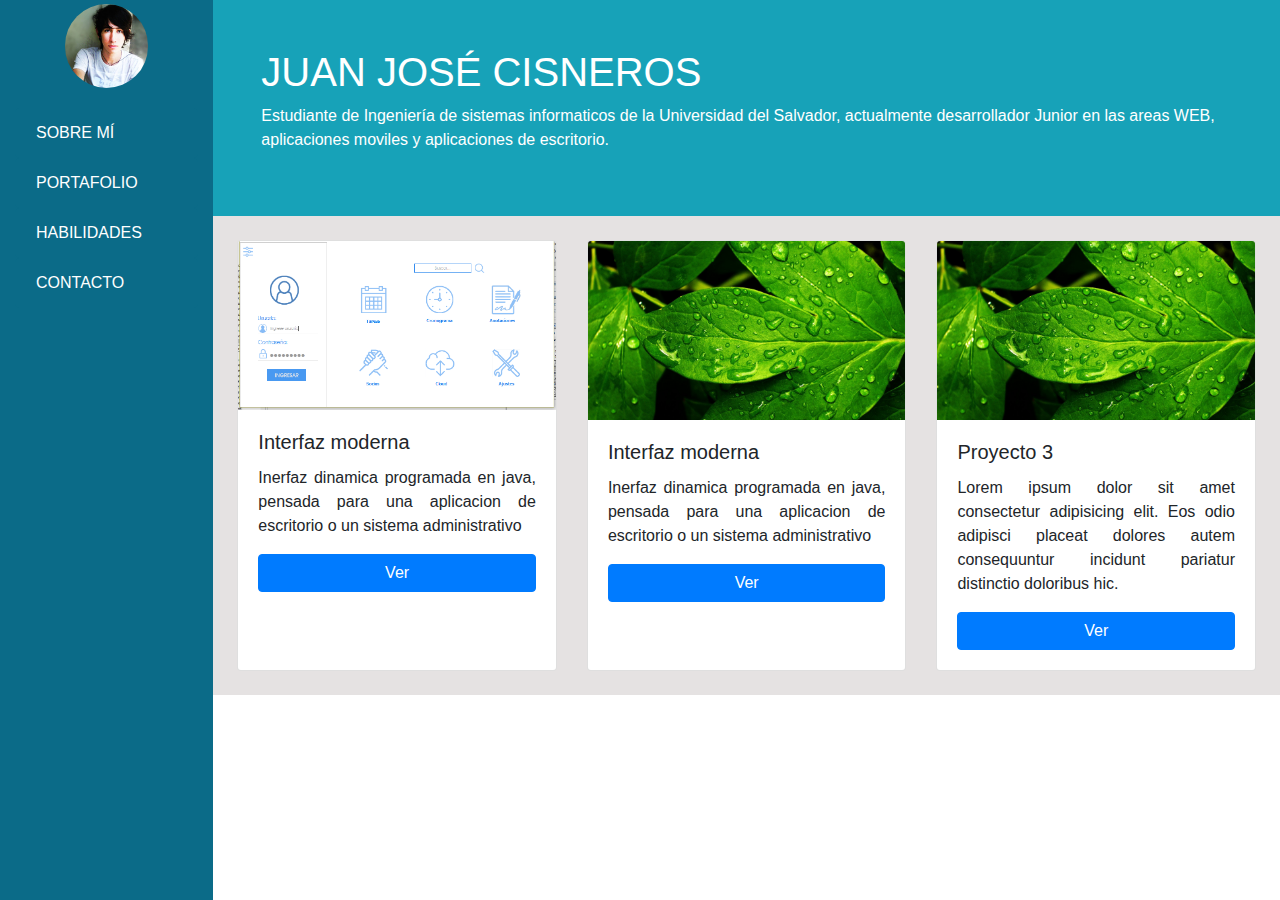
==== index.html @ e3c1c8ac "sidebar agregado" ====
<!DOCTYPE html>
<html lang="es">
<head>
    <meta charset="UTF-8">
    <meta name="viewport" content="width=device-width, initial-scale=1.0">
    <meta http-equiv="X-UA-Compatible" content="ie=edge">
    <!--    CSS BOOTSTRAP   -->
    <link rel="stylesheet" type="text/css" href="css/bootstrap.css">
    <!--    CUSTOM CSS  -->
    <link rel="stylesheet" type="text/css" href="mycss/mystyle.css">
    <title>Portafolio - Juan Jose Cisneros</title>
</head>
<body>


    <div class="container-fluid">
        <!--------------- PRESENTACION ------------------->
        <div class="row fluid">
            <div class="col-2   fixed-top  h-100 text-justify " style="background-color: rgb(11, 107, 136); color: white;" >
                <div class="col-6 mx-auto p-1">
                    <img class="img-fluid  rounded-circle  img-responsive" src="img/perfil_smoll.png" >
                </div>
                
                <!------ SIDEBAR -------->

                <div class="wraperr">

                    <nav id="sidebar" class="">
                        <div class="sidebar-header">
                           
                        </div>
            
                        <ul class="list-unstyled components">
                            <p></p>
                            <li class="active nav-item">
                                <a class="list-group-item list-group-item-action    nav-link custom-list-a"  href="#">
                                    SOBRE MÍ
                                </a>    
                            </li>
            
                            <li>
                                <a class="list-group-item list-group-item-action custom-list-a" href="#">
                                   PORTAFOLIO
                                </a>  
                            </li>
                            <li>
                                <a class="list-group-item list-group-item-action custom-list-a"  href="#">
                                    HABILIDADES
                                </a>  
                            </li>
                            <li>
                                <a class="list-group-item list-group-item-action custom-list-a"  href="#">
                                    CONTACTO                                        
                                </a>  
                            </li>
                            
                        </ul>
            
                        </nav>
            
                 </div>

                <!-- END SIDEBAR-->

            </div>
            
        </div>

        <!-----------------    HEADER   ---------------------------->
        
        <div class="row">
            <div class="col-2">
            </div>
            
            <header class="bg-info col-10 p-5 text-white">
                <h1>JUAN JOSÉ CISNEROS</h1>
                <p class="">
                    Estudiante de Ingeniería de sistemas informaticos de la Universidad del Salvador, 
                    actualmente desarrollador Junior en las areas WEB, aplicaciones moviles y aplicaciones 
                    de escritorio.
                </p>
            </header>
        </div>


        <!------------------ CONTENIDO --------------------->
        <div class="row">
            <div class="col-2"></div>
            <div class="col-10        p-4  mx-auto  text-justify " style="background-color:rgb(229, 226, 226);">
            
                <div class="card-deck">
                    <!-- Carta contenido 1-->
                    <div class="card" style="width:18rem;">
                        <img class="card-img-top" src="img/proyect1.png" alt="">
                        <div class="card-body">
                            <h5 class="card-title">Interfaz moderna</h5>
                            <p class="card-text">
                                Inerfaz dinamica programada en java, pensada para una 
                                aplicacion de escritorio o un sistema administrativo
                            </p>
                            <a href="" data-toggle="modal" data-target="#modalUno" class="btn btn-primary btn-block">Ver</a>
                        </div>
                    </div>
                    <!-- Carta contenido 2-->
                    <div class="card" style="width:18rem;">
                        <img class="card-img-top" src="img/wppr6.jpg" alt="">
                        <div class="card-body">
                            <h5 class="card-title">Interfaz moderna</h5>
                            <p class="card-text">
                                Inerfaz dinamica programada en java, pensada para una 
                                aplicacion de escritorio o un sistema administrativo
                            </p>
                            <a href="" data-toggle="modal" data-target="#modalUno" class="btn btn-primary btn-block">Ver</a>
                        </div>
                    </div>
                    <!-- Carta contenido 3-->
                    <div class="card" style="width:18rem;">
                        <img class="card-img-top" src="img/wppr6.jpg" alt="">
                        <div class="card-body">
                            <h5 class="card-title">Proyecto 3</h5>
                            <p class="card-text">
                                Lorem ipsum dolor sit amet consectetur adipisicing elit. 
                                Eos odio adipisci placeat dolores autem consequuntur incidunt pariatur distinctio doloribus hic.
                                 
                            </p>
                            <a href="" data-toggle="modal" data-target="#modalUno" class="btn btn-primary btn-block">Ver</a>
                        </div>
                    </div>
                </div>

            </div>

        </div>


    </div>


    <!---------------------      MODAL    -------------------->

    <div class="modal fade" id="modalUno">
        <div class="modal-dialog">
            <div class="modal-content">

                <!--header-->
                <div class="modal-header">
                    <h4 class="modal-title">Interfaz moderna</h4>
                    <button type="button" class="close" data-dismiss="modal">&times;</button>
                </div>
                <!--boody-->
                <div class="modal-body">
                    <img src="img/proyect1.png" class="img-fluid rounded">
                    <p class="text-justify">Interfaz gráfica desarrolada en JAVA con botones interactivos pensada para un sistema administrativo</p>
                </div>
                <!--footer-->
                <div class="modal-footer">
                    <button type="button" class="btn btn-danger" data-dismiss="modal">Cerrar</button>
                </div>

            </div>
        </div>
    </div>


<script src="js/jquery-3.3.1.slim.min.js"></script>
<script src="js/popper.min.js"></script>
<script src="js/bootstrap.min.js"></script>  
</body>
</html>
</html>
---- mycss/mystyle.css ----
HEAD
.custom-list-a{
    background-color: rgb(11, 107, 136);
     border-color: rgb(11, 107, 136);
     color: white;
     font-display: bold;
}

body{
    font-family: sans-serif;
}
.custom-list-a{
    background-color: rgb(11, 107, 136);
     border-color: rgb(11, 107, 136);
     color: white;
     font-display: bold;
}
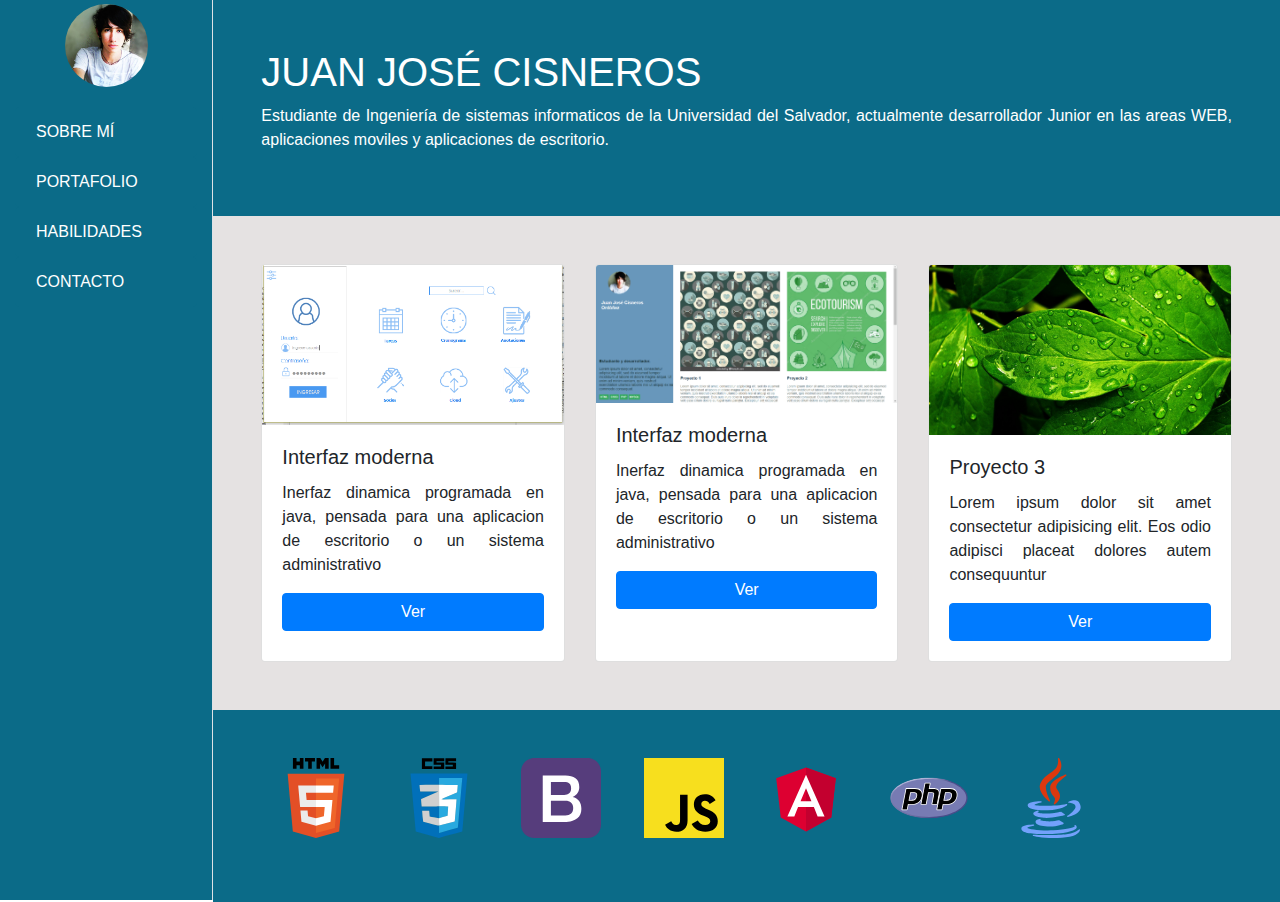
==== commit 339b528b: "seccion habilidades" ====
--- a/index.html
+++ b/index.html
@@ -16,7 +16,7 @@
     <div class="container-fluid">
         <!--------------- PRESENTACION ------------------->
         <div class="row fluid">
-            <div class="col-2   fixed-top  h-100 text-justify " style="background-color: rgb(11, 107, 136); color: white;" >
+            <div class="col-2   fixed-top border-right h-100 text-justify custom-color-info">
                 <div class="col-6 mx-auto p-1">
                     <img class="img-fluid  rounded-circle  img-responsive" src="img/perfil_smoll.png" >
                 </div>
@@ -60,7 +60,7 @@
             
                  </div>
 
-                <!-- END SIDEBAR-->
+                <!-- END SIDEBAR --->
 
             </div>
             
@@ -72,7 +72,7 @@
             <div class="col-2">
             </div>
             
-            <header class="bg-info col-10 p-5 text-white">
+            <header class="custom-color-info col-10 p-5 text-white text-justify">
                 <h1>JUAN JOSÉ CISNEROS</h1>
                 <p class="">
                     Estudiante de Ingeniería de sistemas informaticos de la Universidad del Salvador, 
@@ -84,9 +84,11 @@
 
 
         <!------------------ CONTENIDO --------------------->
+        
+        <!----  Seccion Portfolio   ----->
         <div class="row">
             <div class="col-2"></div>
-            <div class="col-10        p-4  mx-auto  text-justify " style="background-color:rgb(229, 226, 226);">
+            <div class="col-10        p-5  mx-auto  text-justify " style="background-color:rgb(229, 226, 226);">
             
                 <div class="card-deck">
                     <!-- Carta contenido 1-->
@@ -103,7 +105,7 @@
                     </div>
                     <!-- Carta contenido 2-->
                     <div class="card" style="width:18rem;">
-                        <img class="card-img-top" src="img/wppr6.jpg" alt="">
+                        <img class="card-img-top" src="img/proyec2.png" alt="">
                         <div class="card-body">
                             <h5 class="card-title">Interfaz moderna</h5>
                             <p class="card-text">
@@ -120,7 +122,7 @@
                             <h5 class="card-title">Proyecto 3</h5>
                             <p class="card-text">
                                 Lorem ipsum dolor sit amet consectetur adipisicing elit. 
-                                Eos odio adipisci placeat dolores autem consequuntur incidunt pariatur distinctio doloribus hic.
+                                Eos odio adipisci placeat dolores autem consequuntur
                                  
                             </p>
                             <a href="" data-toggle="modal" data-target="#modalUno" class="btn btn-primary btn-block">Ver</a>
@@ -130,6 +132,61 @@
 
             </div>
 
+        </div>
+
+        <!-----     Seccion Habilidades     ------>
+        <div class="row">
+            <div class="col-2"></div>
+
+            <div class="col-md-10 custom-color-info text-white p-5  list-inline">
+                
+                <ul class="list-inline">
+
+                    <li class="list-inline-item">
+                        <div class="col" >
+                            <img src="img/HTML5_logo.svg" class="" style="width: 80px; height: 80px;">
+                        </div>
+                    </li>
+
+                    <li class="list-inline-item">
+                        <div class="col" >
+                            <img src="img/CSS.3.svg" class="" style="width: 80px; height: 80px;">
+                        </div>
+                    </li>
+
+                    <li class="list-inline-item">
+                        <div class="col" >
+                            <img src="img/bootstrap-solid.svg" class="" style="width: 80px; height: 80px;">
+                        </div>
+                    </li>
+
+                    <li class="list-inline-item">
+                        <div class="col" >
+                            <img src="img/js_logo.svg" class="" style="width: 80px; height: 80px;">
+                        </div>
+                    </li>
+
+                    <li class="list-inline-item">
+                        <div class="col" >
+                            <img src="img/angular_logo.svg" class="" style="width: 80px; height: 80px;">
+                        </div>
+                    </li>
+                        
+                    <li class="list-inline-item">
+                        <div class="col" >
+                            <img src="img/PHP-logo.svg" class="" style="width: 80px; height: 80px;">
+                        </div>
+                    </li>
+                        
+                    <li class="list-inline-item">
+                        <div class="col" >
+                            <img src="img/java_logo.svg" class="" style="width: 80px; height: 80px;">
+                        </div>
+                    </li>
+                
+                </ul>
+                
+            </div>
         </div>
 
 
--- a/mycss/mystyle.css
+++ b/mycss/mystyle.css
@@ -14,4 +14,10 @@
      border-color: rgb(11, 107, 136);
      color: white;
      font-display: bold;
+}
+
+.custom-color-info{
+    background-color: rgb(11, 107, 136);
+     color: white;
+     
 }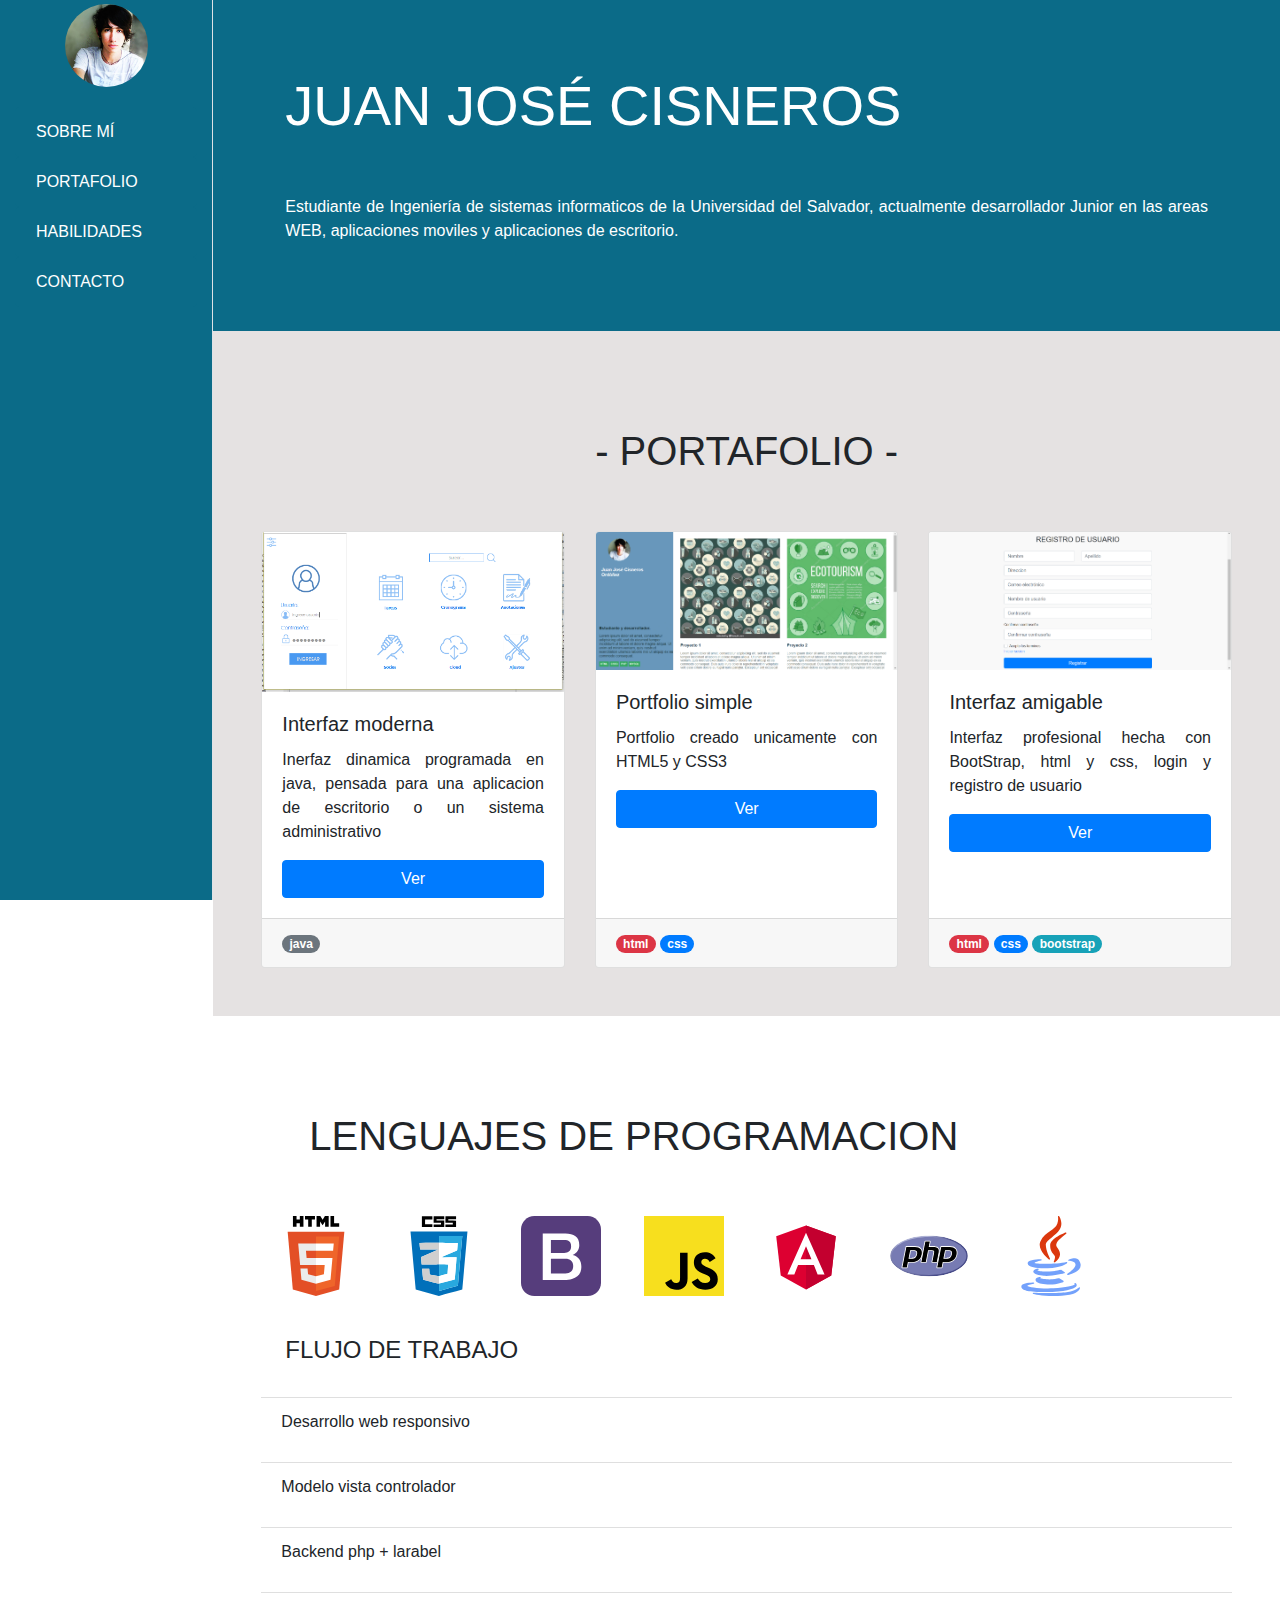
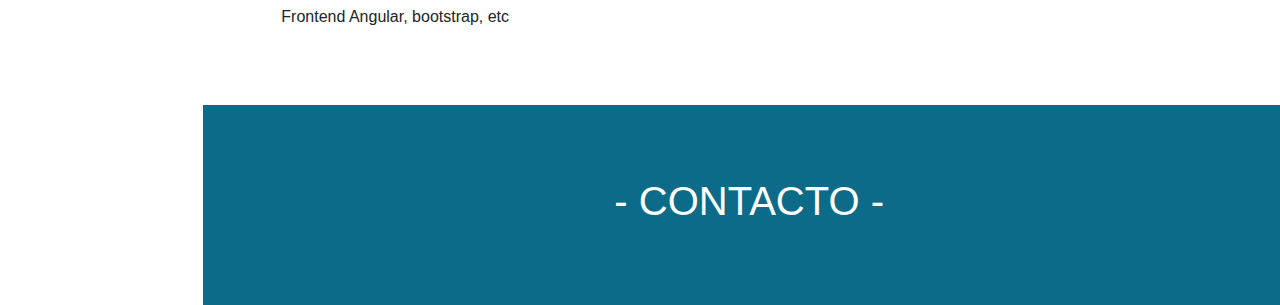
==== commit 11b71f38: "secciones mejoradas" ====
--- a/index.html
+++ b/index.html
@@ -73,8 +73,8 @@
             </div>
             
             <header class="custom-color-info col-10 p-5 text-white text-justify">
-                <h1>JUAN JOSÉ CISNEROS</h1>
-                <p class="">
+                <h1 class="display-4 p-4">JUAN JOSÉ CISNEROS</h1>
+                <p class="p-4">
                     Estudiante de Ingeniería de sistemas informaticos de la Universidad del Salvador, 
                     actualmente desarrollador Junior en las areas WEB, aplicaciones moviles y aplicaciones 
                     de escritorio.
@@ -89,9 +89,11 @@
         <div class="row">
             <div class="col-2"></div>
             <div class="col-10        p-5  mx-auto  text-justify " style="background-color:rgb(229, 226, 226);">
-            
+                
+                <h1 class="p-5 text-center">- PORTAFOLIO -</h1>
+                
                 <div class="card-deck">
-                    <!-- Carta contenido 1-->
+                    <!-- Tarjetas contenido 1-->
                     <div class="card" style="width:18rem;">
                         <img class="card-img-top" src="img/proyect1.png" alt="">
                         <div class="card-body">
@@ -102,30 +104,41 @@
                             </p>
                             <a href="" data-toggle="modal" data-target="#modalUno" class="btn btn-primary btn-block">Ver</a>
                         </div>
+                        
+                        <div class="card-footer ">
+                            <span class="badge badge-pill badge-secondary small">java</span>
+                        </div>
                     </div>
-                    <!-- Carta contenido 2-->
+                    <!-- Tarjetas contenido 2-->
                     <div class="card" style="width:18rem;">
                         <img class="card-img-top" src="img/proyec2.png" alt="">
                         <div class="card-body">
-                            <h5 class="card-title">Interfaz moderna</h5>
+                            <h5 class="card-title">Portfolio simple</h5>
                             <p class="card-text">
-                                Inerfaz dinamica programada en java, pensada para una 
-                                aplicacion de escritorio o un sistema administrativo
+                                Portfolio creado unicamente con HTML5 y CSS3 
                             </p>
                             <a href="" data-toggle="modal" data-target="#modalUno" class="btn btn-primary btn-block">Ver</a>
                         </div>
+                        <div class="card-footer ">
+                            <span class="badge badge-pill badge-danger small">html</span>
+                            <span class="badge badge-pill badge-primary small">css</span>
+                        </div>
                     </div>
-                    <!-- Carta contenido 3-->
+                    <!-- Tarjetas contenido 3-->
                     <div class="card" style="width:18rem;">
-                        <img class="card-img-top" src="img/wppr6.jpg" alt="">
+                        <img class="card-img-top" src="img/register_user.png" alt="">
                         <div class="card-body">
-                            <h5 class="card-title">Proyecto 3</h5>
+                            <h5 class="card-title">Interfaz amigable</h5>
                             <p class="card-text">
-                                Lorem ipsum dolor sit amet consectetur adipisicing elit. 
-                                Eos odio adipisci placeat dolores autem consequuntur
-                                 
+                                Interfaz profesional hecha con BootStrap, html y css, login y registro
+                                de usuario
                             </p>
                             <a href="" data-toggle="modal" data-target="#modalUno" class="btn btn-primary btn-block">Ver</a>
+                        </div>
+                        <div class="card-footer ">
+                            <span class="badge badge-pill badge-danger small">html</span>
+                            <span class="badge badge-pill badge-primary small">css</span>
+                            <span class="badge badge-pill badge-info small">bootstrap</span>
                         </div>
                     </div>
                 </div>
@@ -138,8 +151,8 @@
         <div class="row">
             <div class="col-2"></div>
 
-            <div class="col-md-10 custom-color-info text-white p-5  list-inline">
-                
+            <div class="col-md-10 custom-bg p-5  list-inline">
+                <h1 class="p-5">LENGUAJES DE PROGRAMACION</h1>
                 <ul class="list-inline">
 
                     <li class="list-inline-item">
@@ -185,12 +198,43 @@
                     </li>
                 
                 </ul>
+
+                <h4 class="p-4">FLUJO DE TRABAJO</h4>
+                <ul class="list-group list-group list-group-flush">
+                    <li class="list-group-item ">
+                        <p> Desarrollo web responsivo</p>
+                    </li>
+                    <li class="list-group-item">
+                        <p> Modelo vista controlador</p>
+                    </li>
+                    <li class="list-group-item">
+                        <p>Backend php + larabel</p>
+                    </li>
+                    <li class="list-group-item">
+                        <p>Frontend Angular, bootstrap, etc</p>
+                    </li>
+                    
+                </ul>
                 
             </div>
         </div>
 
 
     </div>
+
+
+    <!----------    FOOTER   contact   ----------------->
+    
+    <div class="row">
+        <div class="col-2"></div>
+
+        <div class="col-md-10 custom-color-info p-4">
+                <h1 class="p-5 text-center">- CONTACTO -</h1>
+
+        </div>
+
+    </div>
+
 
 
     <!---------------------      MODAL    -------------------->
--- a/mycss/mystyle.css
+++ b/mycss/mystyle.css
@@ -1,4 +1,4 @@
-HEAD
+
 .custom-list-a{
     background-color: rgb(11, 107, 136);
      border-color: rgb(11, 107, 136);
@@ -7,17 +7,23 @@
 }
 
 body{
-    font-family: sans-serif;
+    
+    font-family: url('https://fonts.googleapis.com/css?family=Quicksand');
 }
 .custom-list-a{
     background-color: rgb(11, 107, 136);
      border-color: rgb(11, 107, 136);
      color: white;
-     font-display: bold;
+     
 }
 
 .custom-color-info{
     background-color: rgb(11, 107, 136);
      color: white;
      
+}
+
+.custom-bg{
+    background-color: white;
+     
 }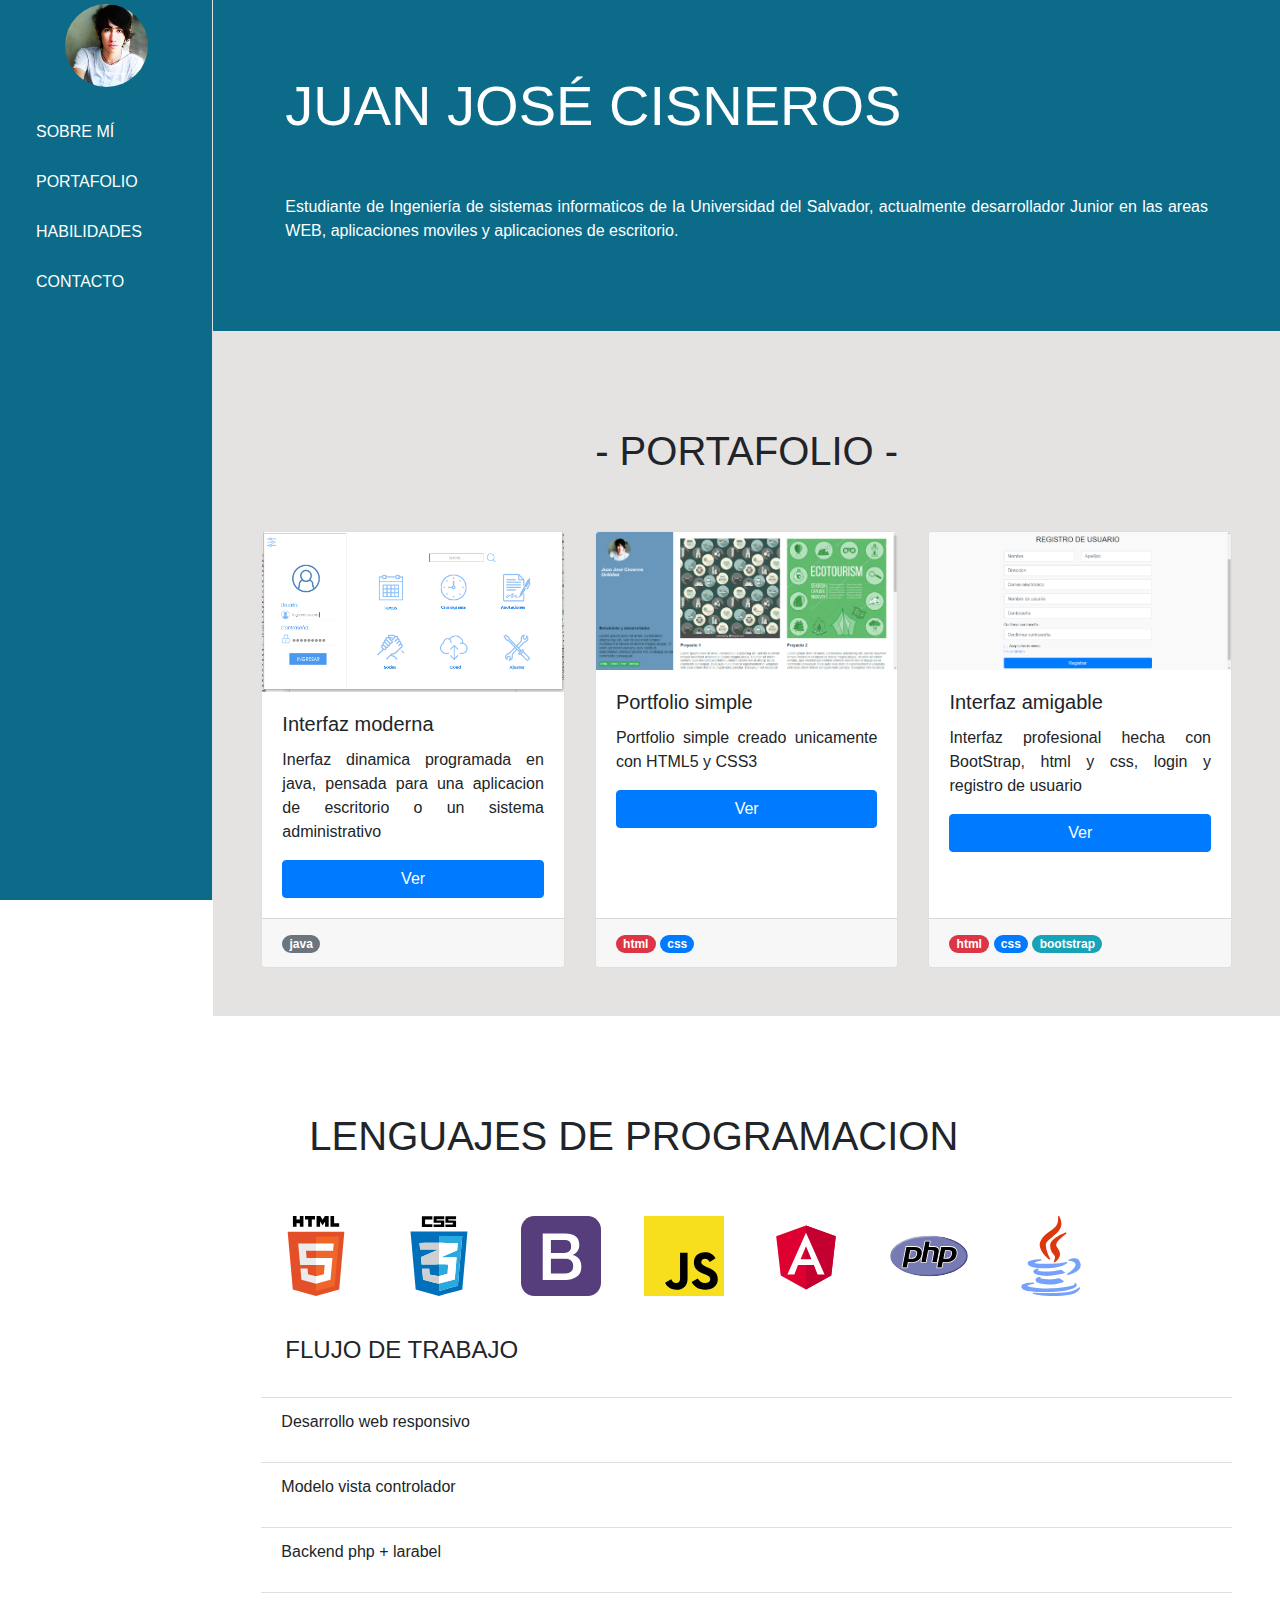
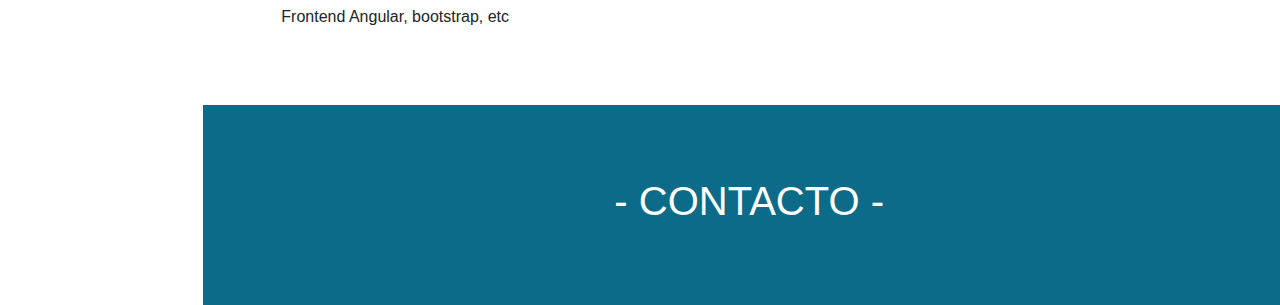
==== commit c35b2db1: "tarjetas modificadas" ====
--- a/index.html
+++ b/index.html
@@ -115,9 +115,9 @@
                         <div class="card-body">
                             <h5 class="card-title">Portfolio simple</h5>
                             <p class="card-text">
-                                Portfolio creado unicamente con HTML5 y CSS3 
+                                Portfolio simple creado unicamente con HTML5 y CSS3 
                             </p>
-                            <a href="" data-toggle="modal" data-target="#modalUno" class="btn btn-primary btn-block">Ver</a>
+                            <a href="" data-toggle="modal" data-target="#modalDos" class="btn btn-primary btn-block">Ver</a>
                         </div>
                         <div class="card-footer ">
                             <span class="badge badge-pill badge-danger small">html</span>
@@ -133,7 +133,7 @@
                                 Interfaz profesional hecha con BootStrap, html y css, login y registro
                                 de usuario
                             </p>
-                            <a href="" data-toggle="modal" data-target="#modalUno" class="btn btn-primary btn-block">Ver</a>
+                            <a href="" data-toggle="modal" data-target="#modalTres" class="btn btn-primary btn-block">Ver</a>
                         </div>
                         <div class="card-footer ">
                             <span class="badge badge-pill badge-danger small">html</span>
@@ -260,6 +260,71 @@
 
             </div>
         </div>
+    </div>
+
+    <div class="modal fade" id="modalTres">
+            <div class="modal-dialog">
+                <div class="modal-content">
+    
+                    <!--header-->
+                    <div class="modal-header">
+                        <h4 class="modal-title">Portafolio simple</h4>
+                        <button type="button" class="close" data-dismiss="modal">&times;</button>
+                    </div>
+                    <!--boody-->
+                    
+                    <div id="demo" class="carousel slide" data-ride="carousel">
+
+                           
+                            <!------  IMAGENES  ------->
+                            <div class="carousel-inner">
+        
+                                <div class="carousel-item active">
+                                        <img src="img/login_user.png" class="img-fluid">
+                                    <div class="carousel-caption">
+                                        
+                                    </div>
+                                </div>
+                                <div class="carousel-item">
+                                    <img src="img/register_user.png" class="img-fluid">
+                                    
+                                </div>        
+                            </div>
+        
+        
+                            <!------  CONTROLES  ------->
+                            <a href="#demo" class="carousel-control-prev" data-slide="prev"> <span class="carousel-control-prev-icon"></span></a>
+                            <a href="#demo" class="carousel-control-next" data-slide="next"> <span class="carousel-control-next-icon"></span></a>
+                    </div>
+
+                    <!--footer-->
+                    <div class="modal-footer">
+                        <button type="button" class="btn btn-danger" data-dismiss="modal">Cerrar</button>
+                    </div>
+                </div>
+            </div>
+    </div>
+
+    <div class="modal fade" id="modalDos">
+            <div class="modal-dialog">
+                <div class="modal-content">
+    
+                    <!--header-->
+                    <div class="modal-header">
+                        <h4 class="modal-title">Portafolio amigable</h4>
+                        <button type="button" class="close" data-dismiss="modal">&times;</button>
+                    </div>
+                    <!--boody-->
+                    <div class="modal-body">
+                        <img src="img/proyec2.png" class="img-fluid rounded">
+                        <p class="text-justify">Portfolio creado unicamente con HTML5 y CSS3 </p>
+                    </div>
+                    <!--footer-->
+                    <div class="modal-footer">
+                        <button type="button" class="btn btn-danger" data-dismiss="modal">Cerrar</button>
+                    </div>
+                </div>
+            </div>
     </div>
 
 
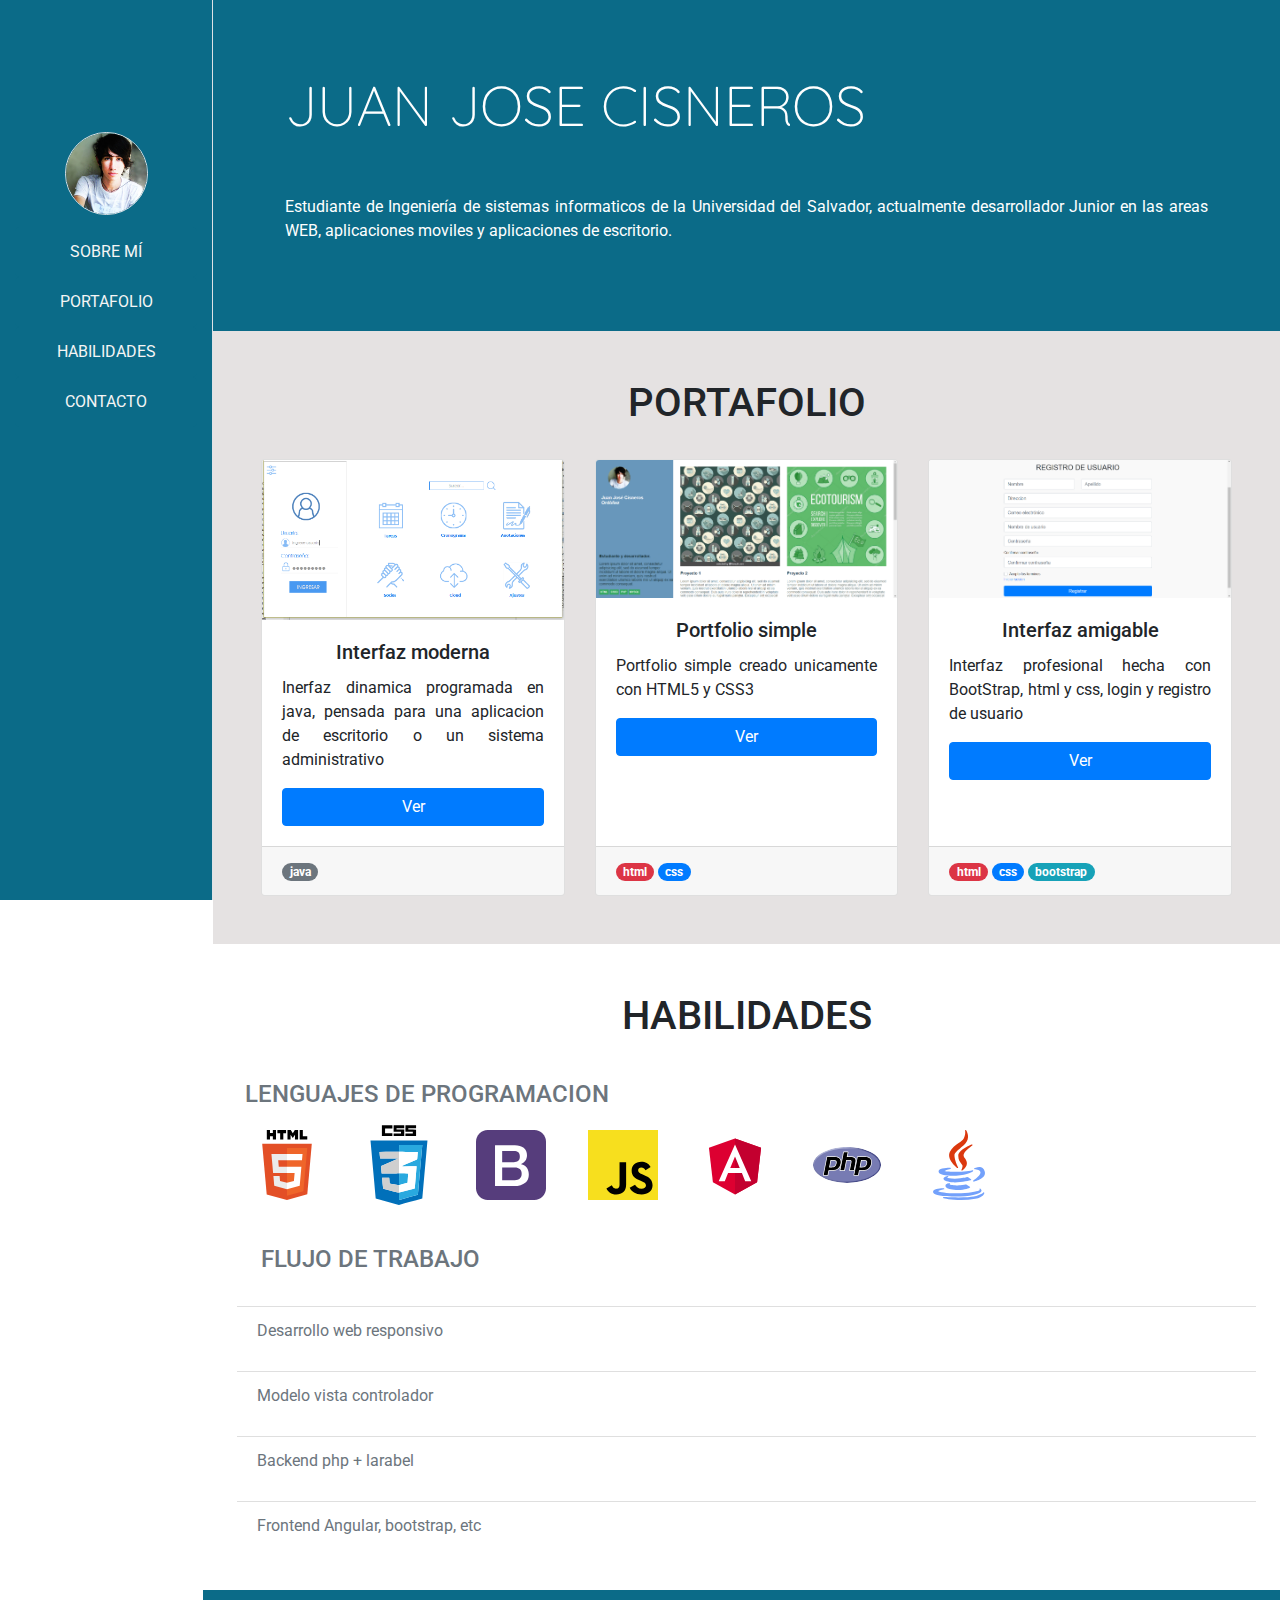
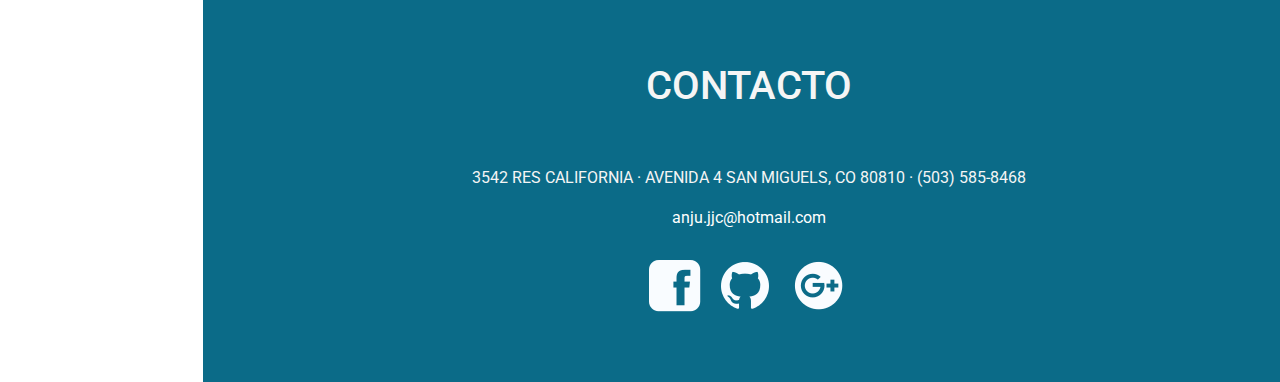
==== commit 378feff3: "footer agregado" ====
--- a/index.html
+++ b/index.html
@@ -8,6 +8,10 @@
     <link rel="stylesheet" type="text/css" href="css/bootstrap.css">
     <!--    CUSTOM CSS  -->
     <link rel="stylesheet" type="text/css" href="mycss/mystyle.css">
+    <!--GOOGLE FONTS-->
+    <link href="https://fonts.googleapis.com/css?family=Roboto" rel="stylesheet">
+    <link href="https://fonts.googleapis.com/css?family=Quicksand" rel="stylesheet">
+    
     <title>Portafolio - Juan Jose Cisneros</title>
 </head>
 <body>
@@ -15,41 +19,40 @@
 
     <div class="container-fluid">
         <!--------------- PRESENTACION ------------------->
-        <div class="row fluid">
-            <div class="col-2   fixed-top border-right h-100 text-justify custom-color-info">
+        <div class="row ">
+            <div class="col-2   fixed-top  h-100 text-justify custom-color-info text-center p-top border-right" >
                 <div class="col-6 mx-auto p-1">
-                    <img class="img-fluid  rounded-circle  img-responsive" src="img/perfil_smoll.png" >
+                    <img class="img-fluid  rounded-circle border img-responsive justify-content-center" src="img/perfil_smoll.png" style="border-color: brown" >
                 </div>
                 
                 <!------ SIDEBAR -------->
 
-                <div class="wraperr">
+                <div class="wraperr pt-2">
 
                     <nav id="sidebar" class="">
                         <div class="sidebar-header">
                            
                         </div>
             
-                        <ul class="list-unstyled components">
-                            <p></p>
-                            <li class="active nav-item">
-                                <a class="list-group-item list-group-item-action    nav-link custom-list-a"  href="#">
+                        <ul class="list-unstyled components ">
+                            
+                            <li class=" nav-item">
+                                <a class="list-group-item list-group-item-action     nav-link custom-list-a"  href="#">
                                     SOBRE MÍ
                                 </a>    
                             </li>
-            
                             <li>
-                                <a class="list-group-item list-group-item-action custom-list-a" href="#">
+                                <a class="list-group-item list-group-item-action custom-list-a" href="#portfolio">
                                    PORTAFOLIO
                                 </a>  
                             </li>
                             <li>
-                                <a class="list-group-item list-group-item-action custom-list-a"  href="#">
+                                <a class="list-group-item list-group-item-action custom-list-a  js-scroll-trigger"  href="#skils">
                                     HABILIDADES
                                 </a>  
                             </li>
                             <li>
-                                <a class="list-group-item list-group-item-action custom-list-a"  href="#">
+                                <a class="list-group-item list-group-item-action custom-list-a"  href="#contact">
                                     CONTACTO                                        
                                 </a>  
                             </li>
@@ -73,7 +76,7 @@
             </div>
             
             <header class="custom-color-info col-10 p-5 text-white text-justify">
-                <h1 class="display-4 p-4">JUAN JOSÉ CISNEROS</h1>
+                <h1 class="display-4 p-4 me">JUAN JOSE CISNEROS</h1>
                 <p class="p-4">
                     Estudiante de Ingeniería de sistemas informaticos de la Universidad del Salvador, 
                     actualmente desarrollador Junior en las areas WEB, aplicaciones moviles y aplicaciones 
@@ -88,16 +91,16 @@
         <!----  Seccion Portfolio   ----->
         <div class="row">
             <div class="col-2"></div>
-            <div class="col-10        p-5  mx-auto  text-justify " style="background-color:rgb(229, 226, 226);">
-                
-                <h1 class="p-5 text-center">- PORTAFOLIO -</h1>
+            <section class="col-10        pl-5 pr-5 pb-5 pt-4 mx-auto  text-justify " style="background-color:rgb(229, 226, 226);" id="portfolio">
+                
+                <h1 class="p-4 text-center"> PORTAFOLIO </h1>
                 
                 <div class="card-deck">
                     <!-- Tarjetas contenido 1-->
                     <div class="card" style="width:18rem;">
                         <img class="card-img-top" src="img/proyect1.png" alt="">
                         <div class="card-body">
-                            <h5 class="card-title">Interfaz moderna</h5>
+                            <h5 class="card-title text-center">Interfaz moderna</h5>
                             <p class="card-text">
                                 Inerfaz dinamica programada en java, pensada para una 
                                 aplicacion de escritorio o un sistema administrativo
@@ -113,7 +116,7 @@
                     <div class="card" style="width:18rem;">
                         <img class="card-img-top" src="img/proyec2.png" alt="">
                         <div class="card-body">
-                            <h5 class="card-title">Portfolio simple</h5>
+                            <h5 class="card-title text-center">Portfolio simple</h5>
                             <p class="card-text">
                                 Portfolio simple creado unicamente con HTML5 y CSS3 
                             </p>
@@ -128,7 +131,7 @@
                     <div class="card" style="width:18rem;">
                         <img class="card-img-top" src="img/register_user.png" alt="">
                         <div class="card-body">
-                            <h5 class="card-title">Interfaz amigable</h5>
+                            <h5 class="card-title text-center">Interfaz amigable</h5>
                             <p class="card-text">
                                 Interfaz profesional hecha con BootStrap, html y css, login y registro
                                 de usuario
@@ -143,7 +146,7 @@
                     </div>
                 </div>
 
-            </div>
+            </section>
 
         </div>
 
@@ -151,56 +154,57 @@
         <div class="row">
             <div class="col-2"></div>
 
-            <div class="col-md-10 custom-bg p-5  list-inline">
-                <h1 class="p-5">LENGUAJES DE PROGRAMACION</h1>
+            <section class="col-md-10 custom-bg p-4  list-inline" id="skils">
+                <h1 class="text-center p-4">HABILIDADES</h1>
+                <h4 class="p-2 text-muted">LENGUAJES DE PROGRAMACION</h4>
                 <ul class="list-inline">
 
                     <li class="list-inline-item">
                         <div class="col" >
-                            <img src="img/HTML5_logo.svg" class="" style="width: 80px; height: 80px;">
-                        </div>
-                    </li>
-
-                    <li class="list-inline-item">
-                        <div class="col" >
-                            <img src="img/CSS.3.svg" class="" style="width: 80px; height: 80px;">
-                        </div>
-                    </li>
-
-                    <li class="list-inline-item">
-                        <div class="col" >
-                            <img src="img/bootstrap-solid.svg" class="" style="width: 80px; height: 80px;">
-                        </div>
-                    </li>
-
-                    <li class="list-inline-item">
-                        <div class="col" >
-                            <img src="img/js_logo.svg" class="" style="width: 80px; height: 80px;">
-                        </div>
-                    </li>
-
-                    <li class="list-inline-item">
-                        <div class="col" >
-                            <img src="img/angular_logo.svg" class="" style="width: 80px; height: 80px;">
+                            <img src="img/HTML5_logo.svg" class="" style="width: 70px; height: 80px;">
+                        </div>
+                    </li>
+
+                    <li class="list-inline-item">
+                        <div class="col" >
+                            <img src="img/CSS.3.svg" class="" style="width: 70px; height: 80px;">
+                        </div>
+                    </li>
+
+                    <li class="list-inline-item">
+                        <div class="col" >
+                            <img src="img/bootstrap-solid.svg" class="" style="width: 70px; height: 80px;">
+                        </div>
+                    </li>
+
+                    <li class="list-inline-item">
+                        <div class="col" >
+                            <img src="img/js_logo.svg" class="" style="width: 70px; height: 80px;">
+                        </div>
+                    </li>
+
+                    <li class="list-inline-item">
+                        <div class="col" >
+                            <img src="img/angular_logo.svg" class="" style="width: 70px; height: 80px;">
                         </div>
                     </li>
                         
                     <li class="list-inline-item">
                         <div class="col" >
-                            <img src="img/PHP-logo.svg" class="" style="width: 80px; height: 80px;">
+                            <img src="img/PHP-logo.svg" class="" style="width: 70px; height: 80px;">
                         </div>
                     </li>
                         
                     <li class="list-inline-item">
                         <div class="col" >
-                            <img src="img/java_logo.svg" class="" style="width: 80px; height: 80px;">
+                            <img src="img/java_logo.svg" class="" style="width: 70px; height: 80px;">
                         </div>
                     </li>
                 
                 </ul>
 
-                <h4 class="p-4">FLUJO DE TRABAJO</h4>
-                <ul class="list-group list-group list-group-flush">
+                <h4 class="p-4 text-muted">FLUJO DE TRABAJO</h4>
+                <ul class="list-group list-group list-group-flush text-muted">
                     <li class="list-group-item ">
                         <p> Desarrollo web responsivo</p>
                     </li>
@@ -216,7 +220,7 @@
                     
                 </ul>
                 
-            </div>
+            </section>
         </div>
 
 
@@ -228,14 +232,27 @@
     <div class="row">
         <div class="col-2"></div>
 
-        <div class="col-md-10 custom-color-info p-4">
-                <h1 class="p-5 text-center">- CONTACTO -</h1>
-
-        </div>
-
-    </div>
-
-
+        <footer class="col-md-10 custom-color-info p-4 text-center" id="contact">
+                <h1 class="p-5 text-center"> CONTACTO </h1>
+                <p class="large">3542 RES CALIFORNIA · AVENIDA 4  SAN MIGUELS, CO 80810 · (503) 585-8468</p>
+                <a href="#contact" class="text-white">anju.jjc@hotmail.com</a>
+
+                <ul class="p-4 list-inline">
+                    <li class=" list-inline-item">
+                        <a href="https://facebook.com" target="_blank"><img src="img/fb_icon-md.png"></a>
+                    </li>
+                    <li class=" list-inline-item">
+                        <a href="https://github.com/" target="_blank"><img src="img/gh-Icon-md.png" alt=""></a>
+                    </li>
+                    <li class=" list-inline-item">
+                        <a href="https://aboutme.google.com/u/1/?referer=gplus&pageId=none" target="_blank">
+                            <img src="img/gp_icon_md.png" alt="">
+                        </a>
+                    </li>
+                </ul>
+        </footer>
+    
+    </div>
 
     <!---------------------      MODAL    -------------------->
 
@@ -268,7 +285,7 @@
     
                     <!--header-->
                     <div class="modal-header">
-                        <h4 class="modal-title">Portafolio simple</h4>
+                        <h4 class="modal-title">Interfaz amigable</h4>
                         <button type="button" class="close" data-dismiss="modal">&times;</button>
                     </div>
                     <!--boody-->
--- a/mycss/mystyle.css
+++ b/mycss/mystyle.css
@@ -2,28 +2,30 @@
 .custom-list-a{
     background-color: rgb(11, 107, 136);
      border-color: rgb(11, 107, 136);
-     color: white;
-     font-display: bold;
+     color: whitesmoke;
+     
+     
 }
 
 body{
     
-    font-family: url('https://fonts.googleapis.com/css?family=Quicksand');
-}
-.custom-list-a{
-    background-color: rgb(11, 107, 136);
-     border-color: rgb(11, 107, 136);
-     color: white;
-     
+    font-family: 'Roboto', sans-serif;
 }
 
 .custom-color-info{
     background-color: rgb(11, 107, 136);
-     color: white;
+     color: whitesmoke;
      
 }
 
 .custom-bg{
     background-color: white;
      
+}
+
+.p-top{
+    padding-top: 10%;
+}
+.me{
+    font-family: 'Quicksand', sans-serif;
 }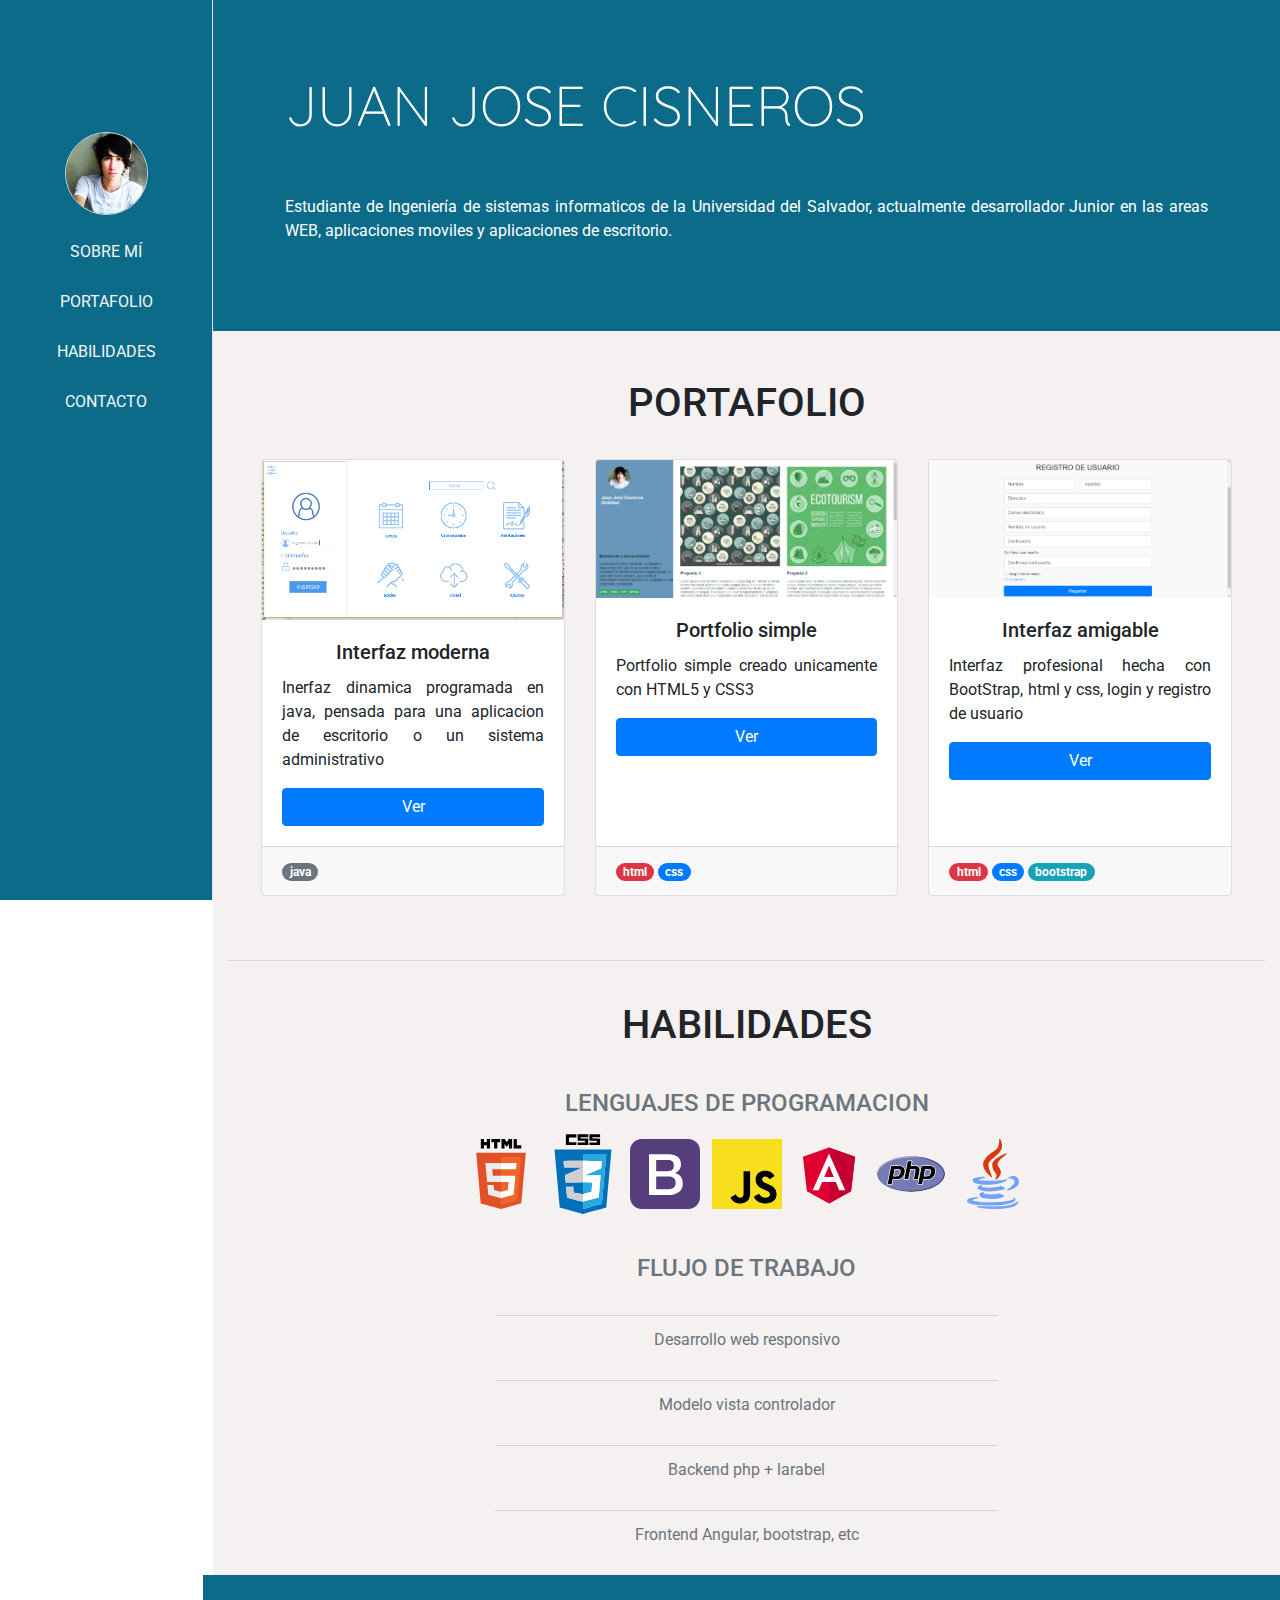
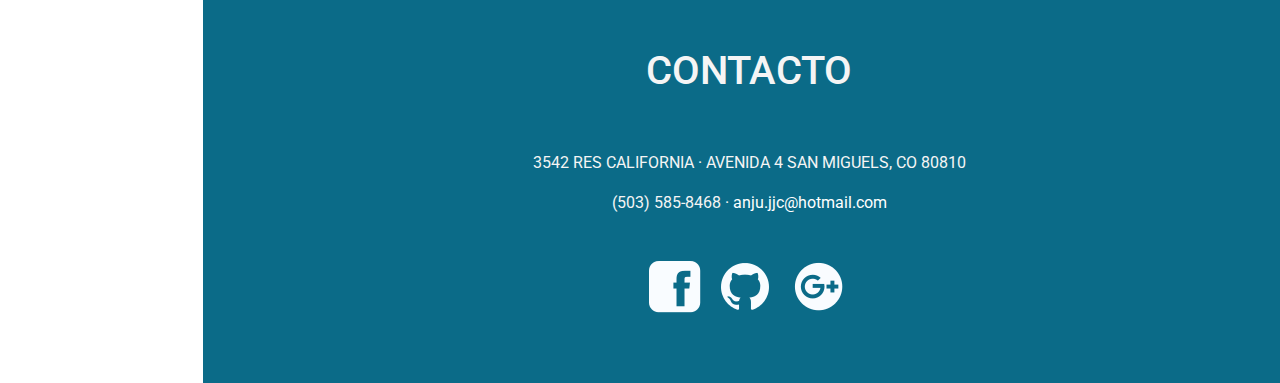
==== commit ea9a1bb6: "retoques generales" ====
--- a/index.html
+++ b/index.html
@@ -17,7 +17,7 @@
 <body>
 
 
-    <div class="container-fluid">
+    <div class="container-fluid ">
         <!--------------- PRESENTACION ------------------->
         <div class="row ">
             <div class="col-2   fixed-top  h-100 text-justify custom-color-info text-center p-top border-right" >
@@ -27,9 +27,9 @@
                 
                 <!------ SIDEBAR -------->
 
-                <div class="wraperr pt-2">
-
-                    <nav id="sidebar" class="">
+                <div class="wraperr pt-2 ">
+
+                    <nav id="sidebar" class="container topBotomBordersOut">
                         <div class="sidebar-header">
                            
                         </div>
@@ -37,12 +37,12 @@
                         <ul class="list-unstyled components ">
                             
                             <li class=" nav-item">
-                                <a class="list-group-item list-group-item-action     nav-link custom-list-a"  href="#">
+                                <a class="list-group-item list-group-item-action js-scroll-trigger    nav-link custom-list-a"  href="#">
                                     SOBRE MÍ
                                 </a>    
                             </li>
                             <li>
-                                <a class="list-group-item list-group-item-action custom-list-a" href="#portfolio">
+                                <a class="list-group-item list-group-item-action js-scroll-trigger    custom-list-a" href="#portfolio">
                                    PORTAFOLIO
                                 </a>  
                             </li>
@@ -91,7 +91,7 @@
         <!----  Seccion Portfolio   ----->
         <div class="row">
             <div class="col-2"></div>
-            <section class="col-10        pl-5 pr-5 pb-5 pt-4 mx-auto  text-justify " style="background-color:rgb(229, 226, 226);" id="portfolio">
+            <section class="col-10        pl-5 pr-5 pb-5 pt-4 mx-auto  text-justify custom-bg"  id="portfolio">
                 
                 <h1 class="p-4 text-center"> PORTAFOLIO </h1>
                 
@@ -151,75 +151,72 @@
         </div>
 
         <!-----     Seccion Habilidades     ------>
-        <div class="row">
+        <div class="row ">
+            
             <div class="col-2"></div>
 
-            <section class="col-md-10 custom-bg p-4  list-inline" id="skils">
+            <section class="col-md-10 custom-bg  text-center " id="skils" ><hr>
                 <h1 class="text-center p-4">HABILIDADES</h1>
                 <h4 class="p-2 text-muted">LENGUAJES DE PROGRAMACION</h4>
                 <ul class="list-inline">
 
                     <li class="list-inline-item">
-                        <div class="col" >
                             <img src="img/HTML5_logo.svg" class="" style="width: 70px; height: 80px;">
-                        </div>
-                    </li>
-
-                    <li class="list-inline-item">
-                        <div class="col" >
+                        
+                    </li>
+
+                    <li class="list-inline-item">
                             <img src="img/CSS.3.svg" class="" style="width: 70px; height: 80px;">
-                        </div>
-                    </li>
-
-                    <li class="list-inline-item">
-                        <div class="col" >
+                    </li>
+
+                    <li class="list-inline-item">
                             <img src="img/bootstrap-solid.svg" class="" style="width: 70px; height: 80px;">
-                        </div>
-                    </li>
-
-                    <li class="list-inline-item">
-                        <div class="col" >
+                    </li>
+
+                    <li class="list-inline-item">
                             <img src="img/js_logo.svg" class="" style="width: 70px; height: 80px;">
-                        </div>
-                    </li>
-
-                    <li class="list-inline-item">
-                        <div class="col" >
+                    </li>
+
+                    <li class="list-inline-item">
                             <img src="img/angular_logo.svg" class="" style="width: 70px; height: 80px;">
-                        </div>
-                    </li>
-                        
-                    <li class="list-inline-item">
-                        <div class="col" >
+                    </li>
+                        
+                    <li class="list-inline-item">
+                        
                             <img src="img/PHP-logo.svg" class="" style="width: 70px; height: 80px;">
-                        </div>
-                    </li>
-                        
-                    <li class="list-inline-item">
-                        <div class="col" >
+                       
+                    </li>
+                        
+                    <li class="list-inline-item">
+                        
                             <img src="img/java_logo.svg" class="" style="width: 70px; height: 80px;">
-                        </div>
+                        
                     </li>
                 
                 </ul>
-
-                <h4 class="p-4 text-muted">FLUJO DE TRABAJO</h4>
-                <ul class="list-group list-group list-group-flush text-muted">
-                    <li class="list-group-item ">
-                        <p> Desarrollo web responsivo</p>
-                    </li>
-                    <li class="list-group-item">
-                        <p> Modelo vista controlador</p>
-                    </li>
-                    <li class="list-group-item">
-                        <p>Backend php + larabel</p>
-                    </li>
-                    <li class="list-group-item">
-                        <p>Frontend Angular, bootstrap, etc</p>
-                    </li>
-                    
-                </ul>
-                
+                <div class="row justify-content-center">
+
+                    <div class="col-md-6 ">
+                        
+                        <h4 class="p-4 text-muted">FLUJO DE TRABAJO</h4>
+                        <ul class="list-group list-group list-group-flush text-muted ">
+                            <li class="list-group-item custom-bg">
+                                <p> Desarrollo web responsivo</p>
+                            </li>
+                            <li class="list-group-item custom-bg">
+                                <p> Modelo vista controlador</p>
+                            </li>
+                            <li class="list-group-item custom-bg">
+                                <p>Backend php + larabel</p>
+                            </li>
+                            <li class="list-group-item custom-bg">
+                                <p>Frontend Angular, bootstrap, etc</p>
+                            </li>
+                            
+                        </ul>
+                    </div>
+                </div>
+  
             </section>
         </div>
 
@@ -234,8 +231,11 @@
 
         <footer class="col-md-10 custom-color-info p-4 text-center" id="contact">
                 <h1 class="p-5 text-center"> CONTACTO </h1>
-                <p class="large">3542 RES CALIFORNIA · AVENIDA 4  SAN MIGUELS, CO 80810 · (503) 585-8468</p>
-                <a href="#contact" class="text-white">anju.jjc@hotmail.com</a>
+                <p class="large">3542 RES CALIFORNIA · AVENIDA 4  SAN MIGUELS, CO 80810 </p>
+                <p>(503) 585-8468 · 
+                    <a href="#contact" class="text-white">anju.jjc@hotmail.com</a>
+                </p>
+                
 
                 <ul class="p-4 list-inline">
                     <li class=" list-inline-item">
--- a/mycss/mystyle.css
+++ b/mycss/mystyle.css
@@ -19,8 +19,7 @@
 }
 
 .custom-bg{
-    background-color: white;
-     
+    background-color:rgb(245, 241, 241); 
 }
 
 .p-top{
@@ -28,4 +27,23 @@
 }
 .me{
     font-family: 'Quicksand', sans-serif;
+}
+/*------animacion items navbar-------*/
+
+div.topBotomBordersOut a:before
+{
+    top: 0px;
+    transform: translateY(10px);
+}
+
+div.topBotomBordersOut a:after
+{
+    bottom: 0px;
+    transform: translateY(-10px);
+}
+
+div.topBotomBordersOut a:hover:before, div.topBotomBordersOut a:hover:after
+{
+    opacity: 1;
+    transform: translateY(0px);
 }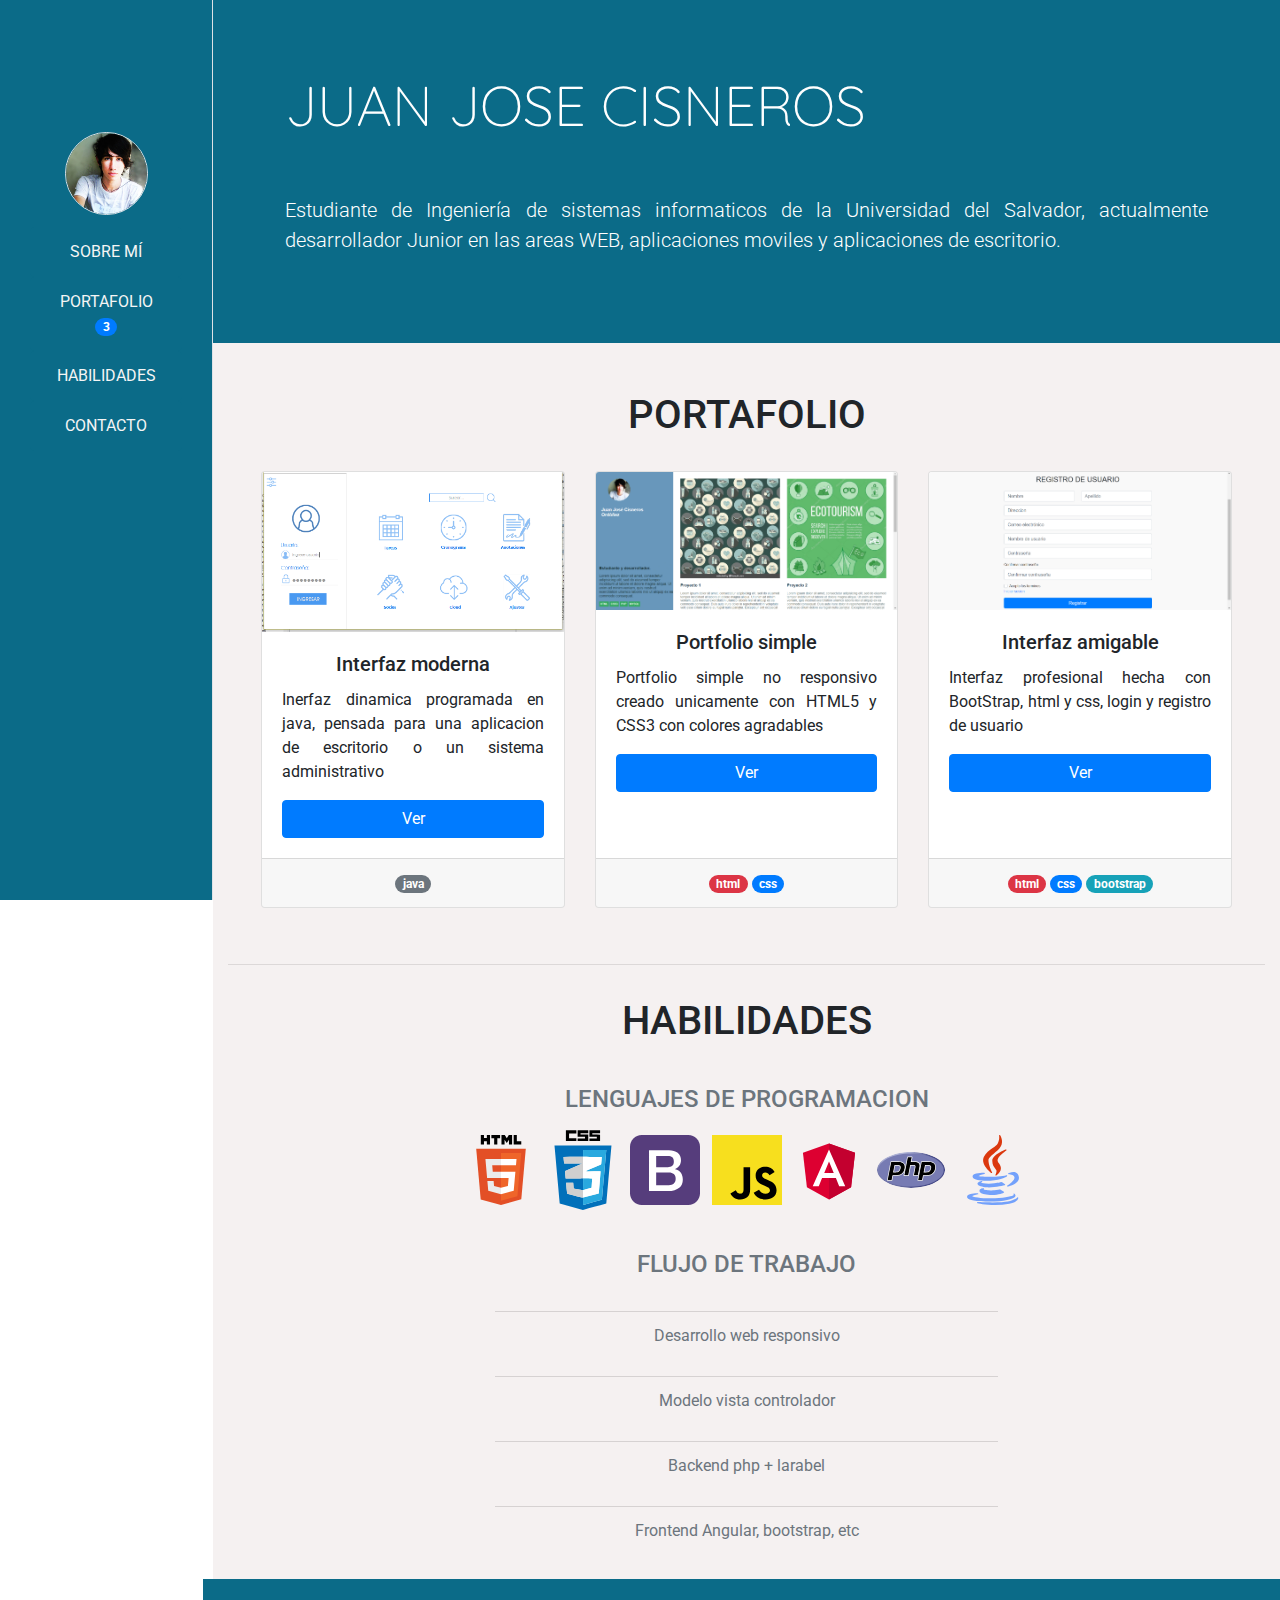
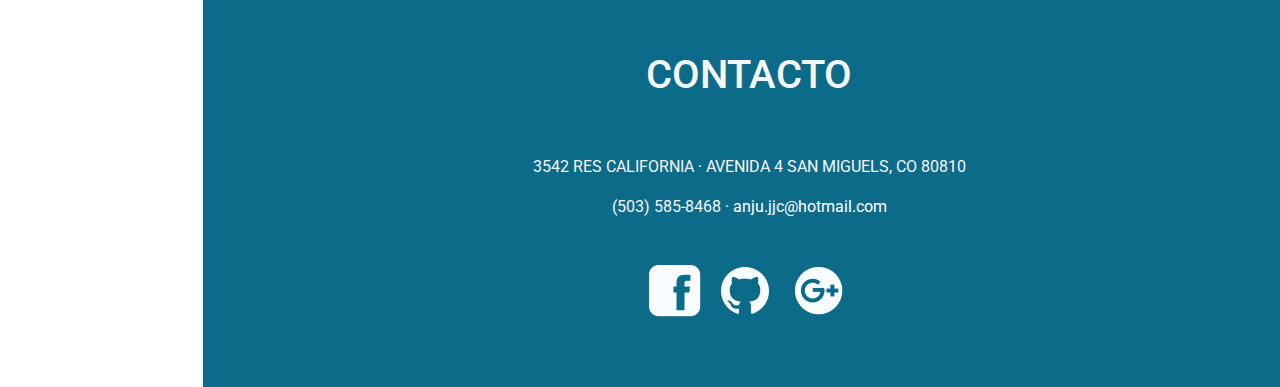
==== commit 85e32ff8: "ultimos retoques" ====
--- a/index.html
+++ b/index.html
@@ -29,7 +29,7 @@
 
                 <div class="wraperr pt-2 ">
 
-                    <nav id="sidebar" class="container topBotomBordersOut">
+                    <nav id="sidebar" class="container">
                         <div class="sidebar-header">
                            
                         </div>
@@ -37,22 +37,22 @@
                         <ul class="list-unstyled components ">
                             
                             <li class=" nav-item">
-                                <a class="list-group-item list-group-item-action js-scroll-trigger    nav-link custom-list-a"  href="#">
+                                <a class="list-group-item list-group-item-action nav-link list-group-item-info custom-list-a"  href="#">
                                     SOBRE MÍ
                                 </a>    
                             </li>
-                            <li>
-                                <a class="list-group-item list-group-item-action js-scroll-trigger    custom-list-a" href="#portfolio">
-                                   PORTAFOLIO
+                            <li class=" nav-item">
+                                <a class="list-group-item list-group-item-action nav-link list-group-item-primary  custom-list-a" href="#portfolio">
+                                   PORTAFOLIO<span class="badge badge-primary badge-pill">3</span>
                                 </a>  
                             </li>
-                            <li>
-                                <a class="list-group-item list-group-item-action custom-list-a  js-scroll-trigger"  href="#skils">
+                            <li class=" nav-item">
+                                <a class="list-group-item list-group-item-action list-group-item-info custom-list-a"  href="#skils">
                                     HABILIDADES
                                 </a>  
                             </li>
-                            <li>
-                                <a class="list-group-item list-group-item-action custom-list-a"  href="#contact">
+                            <li class=" nav-item">
+                                <a class="list-group-item list-group-item-action list-group-item-primary custom-list-a"  href="#contact">
                                     CONTACTO                                        
                                 </a>  
                             </li>
@@ -77,7 +77,7 @@
             
             <header class="custom-color-info col-10 p-5 text-white text-justify">
                 <h1 class="display-4 p-4 me">JUAN JOSE CISNEROS</h1>
-                <p class="p-4">
+                <p class="p-4 lead">
                     Estudiante de Ingeniería de sistemas informaticos de la Universidad del Salvador, 
                     actualmente desarrollador Junior en las areas WEB, aplicaciones moviles y aplicaciones 
                     de escritorio.
@@ -108,7 +108,7 @@
                             <a href="" data-toggle="modal" data-target="#modalUno" class="btn btn-primary btn-block">Ver</a>
                         </div>
                         
-                        <div class="card-footer ">
+                        <div class="card-footer text-center">
                             <span class="badge badge-pill badge-secondary small">java</span>
                         </div>
                     </div>
@@ -118,11 +118,11 @@
                         <div class="card-body">
                             <h5 class="card-title text-center">Portfolio simple</h5>
                             <p class="card-text">
-                                Portfolio simple creado unicamente con HTML5 y CSS3 
+                                Portfolio simple no responsivo creado unicamente con HTML5 y CSS3 con colores agradables
                             </p>
                             <a href="" data-toggle="modal" data-target="#modalDos" class="btn btn-primary btn-block">Ver</a>
                         </div>
-                        <div class="card-footer ">
+                        <div class="card-footer text-center">
                             <span class="badge badge-pill badge-danger small">html</span>
                             <span class="badge badge-pill badge-primary small">css</span>
                         </div>
@@ -138,7 +138,7 @@
                             </p>
                             <a href="" data-toggle="modal" data-target="#modalTres" class="btn btn-primary btn-block">Ver</a>
                         </div>
-                        <div class="card-footer ">
+                        <div class="card-footer text-center">
                             <span class="badge badge-pill badge-danger small">html</span>
                             <span class="badge badge-pill badge-primary small">css</span>
                             <span class="badge badge-pill badge-info small">bootstrap</span>
@@ -155,7 +155,8 @@
             
             <div class="col-2"></div>
 
-            <section class="col-md-10 custom-bg  text-center " id="skils" ><hr>
+            <section class="col-md-10 custom-bg  text-center pb-2" id="skils" >
+                <hr class="my-2">
                 <h1 class="text-center p-4">HABILIDADES</h1>
                 <h4 class="p-2 text-muted">LENGUAJES DE PROGRAMACION</h4>
                 <ul class="list-inline">
--- a/mycss/mystyle.css
+++ b/mycss/mystyle.css
@@ -1,8 +1,10 @@
 
 .custom-list-a{
     background-color: rgb(11, 107, 136);
-     border-color: rgb(11, 107, 136);
-     color: whitesmoke;
+    border-color: rgb(11, 107, 136);
+    
+    
+    color: whitesmoke;
      
      
 }
@@ -28,22 +30,3 @@
 .me{
     font-family: 'Quicksand', sans-serif;
 }
-/*------animacion items navbar-------*/
-
-div.topBotomBordersOut a:before
-{
-    top: 0px;
-    transform: translateY(10px);
-}
-
-div.topBotomBordersOut a:after
-{
-    bottom: 0px;
-    transform: translateY(-10px);
-}
-
-div.topBotomBordersOut a:hover:before, div.topBotomBordersOut a:hover:after
-{
-    opacity: 1;
-    transform: translateY(0px);
-}